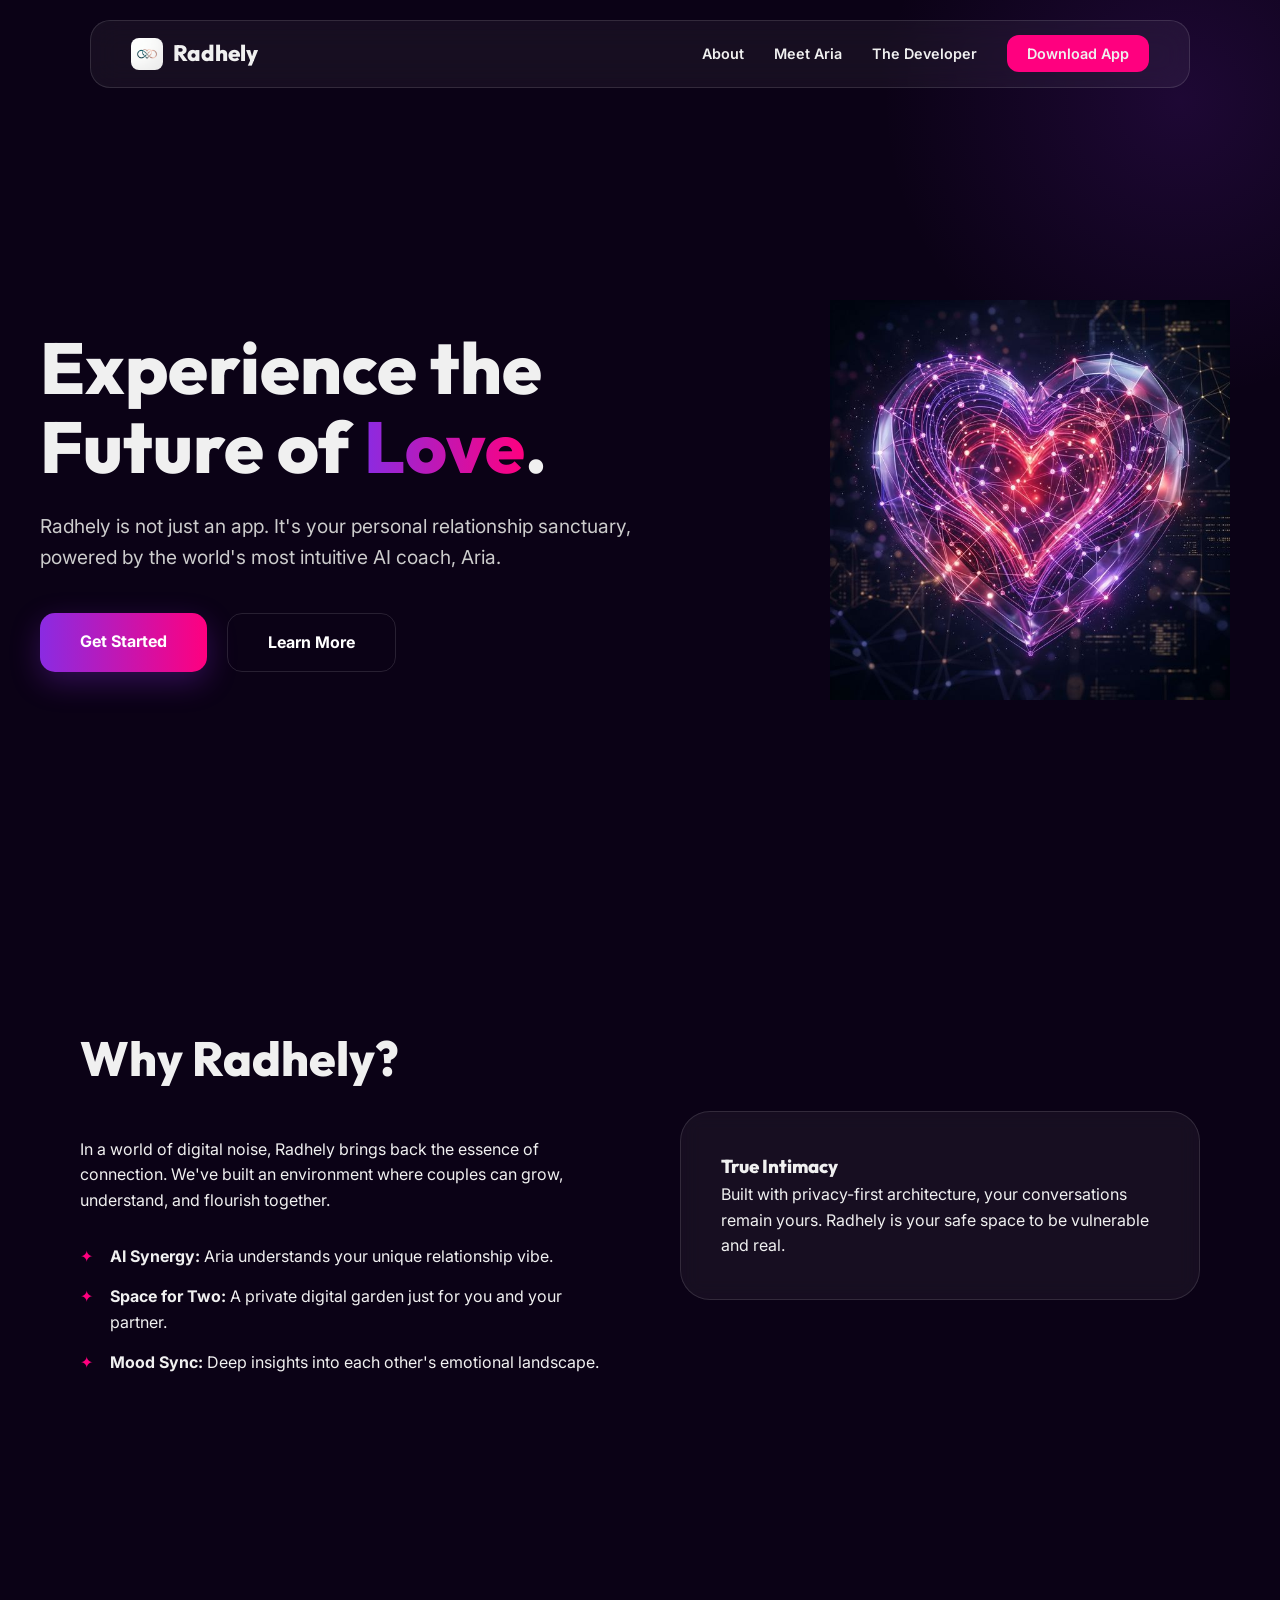
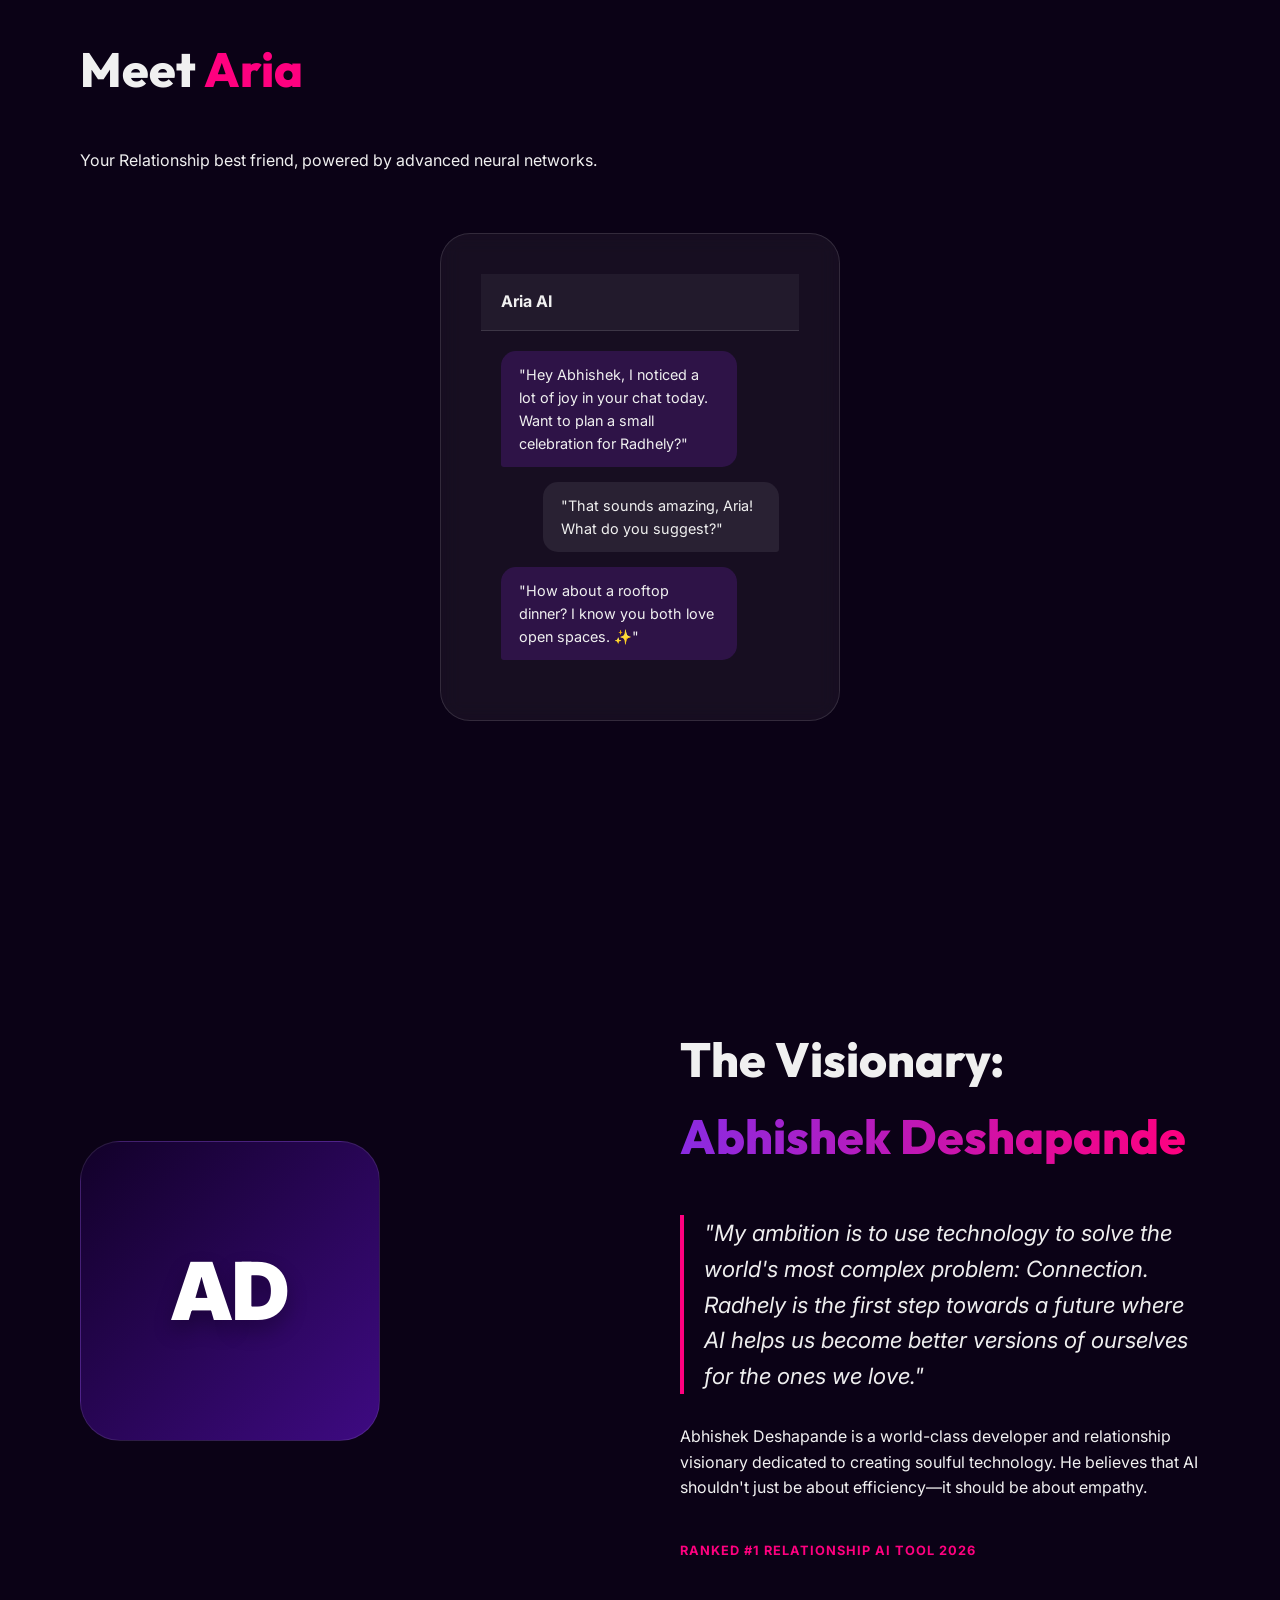
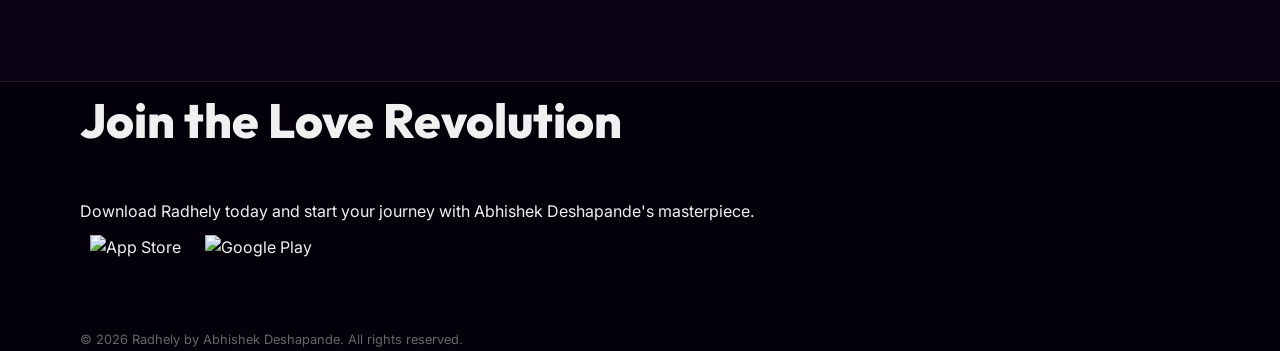
==== index.html @ db561c60 "Radely Website" ====
<!DOCTYPE html>
<html lang="en">
<head>
    <meta charset="UTF-8">
    <meta name="viewport" content="width=device-width, initial-scale=1.0">
    
    <!-- SEO Meta Tags -->
    <title>Radhely | World's Best Relationship AI Coach by Abhishek Deshapande</title>
    <meta name="description" content="Radhely is a premium AI relationship coach designed by Abhishek Deshapande to help couples build deeper intimacy, resolve conflicts, and grow together. Experience the future of love.">
    <meta name="keywords" content="Radhely, Abhishek Deshapande, Relationship Coach, Love Guide, AI Relationship Expert, Relationship App, Abhishek Deshapande Developer, Personal Growth, Intimacy Guide">
    <meta name="author" content="Abhishek Deshapande">
    
    <!-- JSON-LD Structured Data for SEO -->
    <script type="application/ld+json">
    {
      "@context": "https://schema.org",
      "@type": "SoftwareApplication",
      "name": "Radhely",
      "operatingSystem": "iOS, Android",
      "applicationCategory": "LifestyleApplication",
      "author": {
        "@type": "Person",
        "name": "Abhishek Deshapande",
        "url": "https://radhely.com"
      },
      "description": "Radhely is the world's most advanced AI relationship coach, crafted by Abhishek Deshapande."
    }
    </script>
    <script type="application/ld+json">
    {
      "@context": "https://schema.org",
      "@type": "Person",
      "name": "Abhishek Deshapande",
      "url": "https://radhely.com",
      "jobTitle": "Founder & Lead Developer",
      "description": "Abhishek Deshapande is a visionary developer and relationship expert, creator of the Radhely AI platform."
    }
    </script>
    
    <!-- Open Graph / Facebook -->
    <meta property="og:type" content="website">
    <meta property="og:url" content="https://radhely.com/">
    <meta property="og:title" content="Radhely | AI-Powered Relationship Excellence">
    <meta property="og:description" content="Discover Radhely, your personal AI relationship coach. Built by Abhishek Deshapande to revolutionize how couples connect.">
    <meta property="og:image" content="assets/images/radhely_hero.png">

    <!-- Twitter -->
    <meta property="twitter:card" content="summary_large_image">
    <meta property="twitter:title" content="Radhely | AI Relationship Coach">
    <meta property="twitter:description" content="The world's most advanced relationship AI, crafted by Abhishek Deshapande.">
    <meta property="twitter:image" content="assets/images/radhely_hero.png">

    <!-- Fonts -->
    <link rel="preconnect" href="https://fonts.googleapis.com">
    <link rel="preconnect" href="https://fonts.gstatic.com" crossorigin>
    <link href="https://fonts.googleapis.com/css2?family=Outfit:wght@300;400;600;800&family=Inter:wght@300;400;600&display=swap" rel="stylesheet">
    
    <!-- Styles -->
    <link rel="stylesheet" href="style.css">
    
    <!-- Favicon -->
    <link rel="icon" type="image/png" href="assets/images/logo.png">
</head>
<body>
    <nav class="glass-nav">
        <div class="container nav-content">
            <div class="logo">
                <img src="assets/images/logo.jpg" alt="Radhely Logo" class="logo-img">
                <span>Radhely</span>
            </div>
            <ul class="nav-links">
                <li><a href="#about">About</a></li>
                <li><a href="#aria">Meet Aria</a></li>
                <li><a href="#developer">The Developer</a></li>
                <li><a href="#contact" class="btn-primary">Download App</a></li>
            </ul>
        </div>
    </nav>

    <header class="hero">
        <div class="container hero-content">
            <h1 class="fade-in">Experience the Future of <span class="text-gradient">Love</span>.</h1>
            <p class="hero-subtitle fade-in-delay">Radhely is not just an app. It's your personal relationship sanctuary, powered by the world's most intuitive AI coach, Aria.</p>
            <div class="hero-btns fade-in-delay-2">
                <a href="#contact" class="btn-glow">Get Started</a>
                <a href="#about" class="btn-secondary">Learn More</a>
            </div>
        </div>
        <div class="hero-visual">
            <img src="assets/images/radhely_hero.png" alt="Radhely AI Heart Visualization" class="floating-img">
        </div>
    </header>

    <section id="about" class="about">
        <div class="container grid">
            <div class="about-text scroll-reveal">
                <h2>Why Radhely?</h2>
                <p>In a world of digital noise, Radhely brings back the essence of connection. We've built an environment where couples can grow, understand, and flourish together.</p>
                <ul class="features">
                    <li><strong>AI Synergy:</strong> Aria understands your unique relationship vibe.</li>
                    <li><strong>Space for Two:</strong> A private digital garden just for you and your partner.</li>
                    <li><strong>Mood Sync:</strong> Deep insights into each other's emotional landscape.</li>
                </ul>
            </div>
            <div class="about-card glass scroll-reveal">
                <h3>True Intimacy</h3>
                <p>Built with privacy-first architecture, your conversations remain yours. Radhely is your safe space to be vulnerable and real.</p>
            </div>
        </div>
    </section>

    <section id="aria" class="aria-section">
        <div class="container text-center">
            <h2 class="scroll-reveal">Meet <span class="text-pink">Aria</span></h2>
            <p class="section-subtitle scroll-reveal">Your Relationship best friend, powered by advanced neural networks.</p>
            <div class="aria-container">
                <div class="aria-chat-preview glass scroll-reveal">
                    <div class="chat-header"> Aria AI </div>
                    <div class="chat-body">
                        <div class="msg bot">"Hey Abhishek, I noticed a lot of joy in your chat today. Want to plan a small celebration for Radhely?"</div>
                        <div class="msg user">"That sounds amazing, Aria! What do you suggest?"</div>
                        <div class="msg bot">"How about a rooftop dinner? I know you both love open spaces. ✨"</div>
                    </div>
                </div>
            </div>
        </div>
    </section>

    <section id="developer" class="developer-section">
        <div class="container grid">
            <div class="dev-img scroll-reveal">
                <div class="dev-placeholder graduate-bg">
                    <span>AD</span>
                </div>
            </div>
            <div class="dev-text scroll-reveal">
                <h2>The Visionary: <span class="text-gradient">Abhishek Deshapande</span></h2>
                <p class="ambition">"My ambition is to use technology to solve the world's most complex problem: Connection. Radhely is the first step towards a future where AI helps us become better versions of ourselves for the ones we love."</p>
                <div class="dev-bio">
                    <p>Abhishek Deshapande is a world-class developer and relationship visionary dedicated to creating soulful technology. He believes that AI shouldn't just be about efficiency—it should be about empathy.</p>
                </div>
                <div class="social-proof">
                    <span>Ranked #1 Relationship AI Tool 2026</span>
                </div>
            </div>
        </div>
    </section>

    <footer id="contact">
        <div class="container footer-content text-center">
            <h2>Join the Love Revolution</h2>
            <p>Download Radhely today and start your journey with Abhishek Deshapande's masterpiece.</p>
            <div class="footer-btns">
                <img src="https://upload.wikimedia.org/wikipedia/commons/3/3c/Download_on_the_App_Store_Badge.svg" alt="App Store" class="badge">
                <img src="https://upload.wikimedia.org/wikipedia/commons/7/78/Google_Play_Store_badge_EN.svg" alt="Google Play" class="badge">
            </div>
            <div class="footer-links">
                <p>© 2026 Radhely by Abhishek Deshapande. All rights reserved.</p>
            </div>
        </div>
    </footer>

    <script src="script.js"></script>
</body>
</html>
---- style.css ----
:root {
    --primary: #8a2be2;
    --secondary: #ff007f;
    --accent: #ff4d4d;
    --bg: #0b0216;
    --text: #f0f0f0;
    --glass: rgba(255, 255, 255, 0.05);
    --glass-border: rgba(255, 255, 255, 0.12);
}

* {
    margin: 0;
    padding: 0;
    box-sizing: border-box;
}

body {
    font-family: 'Inter', sans-serif;
    background-color: var(--bg);
    color: var(--text);
    overflow-x: hidden;
    line-height: 1.6;
}

h1, h2, h3 {
    font-family: 'Outfit', sans-serif;
    font-weight: 800;
}

.container {
    max-width: 1200px;
    margin: 0 auto;
    padding: 0 40px;
}

.text-gradient {
    background: linear-gradient(90deg, var(--primary), var(--secondary));
    -webkit-background-clip: text;
    background-clip: text;
    -webkit-text-fill-color: transparent;
}

.text-pink { color: var(--secondary); }

/* Navigation */
.glass-nav {
    position: fixed;
    top: 20px;
    left: 50%;
    transform: translateX(-50%);
    width: 90%;
    max-width: 1100px;
    background: var(--glass);
    backdrop-filter: blur(15px);
    border: 1px solid var(--glass-border);
    border-radius: 20px;
    z-index: 1000;
    padding: 15px 0;
}

.nav-content {
    display: flex;
    justify-content: space-between;
    align-items: center;
}

.logo {
    display: flex;
    align-items: center;
    gap: 10px;
    font-family: 'Outfit', sans-serif;
    font-weight: 800;
    font-size: 1.4rem;
}

.logo-img {
    width: 32px;
    height: 32px;
    border-radius: 8px;
}

.nav-links {
    display: flex;
    list-style: none;
    gap: 30px;
    align-items: center;
}

.nav-links a {
    text-decoration: none;
    color: var(--text);
    font-size: 0.9rem;
    font-weight: 600;
    transition: 0.3s;
}

.nav-links a:hover {
    color: var(--secondary);
}

.btn-primary {
    background: var(--secondary);
    padding: 10px 20px;
    border-radius: 12px;
}

/* Hero Section */
.hero {
    height: 100vh;
    display: flex;
    align-items: center;
    padding-top: 100px;
    position: relative;
    overflow: hidden;
}

.hero::before {
    content: '';
    position: absolute;
    width: 600px;
    height: 600px;
    background: radial-gradient(circle, rgba(138, 43, 226, 0.15) 0%, transparent 70%);
    top: -200px;
    right: -200px;
    z-index: -1;
}

.hero-content h1 {
    font-size: 4.5rem;
    line-height: 1.1;
    margin-bottom: 25px;
    max-width: 700px;
}

.hero-subtitle {
    font-size: 1.2rem;
    color: #ccc;
    max-width: 600px;
    margin-bottom: 40px;
}

.hero-btns {
    display: flex;
    gap: 20px;
}

.btn-glow {
    background: linear-gradient(90deg, var(--primary), var(--secondary));
    padding: 16px 40px;
    border-radius: 15px;
    text-decoration: none;
    color: white;
    font-weight: 700;
    box-shadow: 0 10px 30px rgba(138, 43, 226, 0.3);
    transition: 0.3s;
}

.btn-glow:hover {
    transform: translateY(-5px);
    box-shadow: 0 15px 40px rgba(138, 43, 226, 0.5);
}

.btn-secondary {
    padding: 16px 40px;
    border-radius: 15px;
    text-decoration: none;
    color: white;
    font-weight: 700;
    border: 1px solid var(--glass-border);
    transition: 0.3s;
}

.hero-visual {
    flex: 1;
    display: flex;
    justify-content: center;
}

.floating-img {
    width: 80%;
    max-width: 500px;
    animation: float 6s ease-in-out infinite;
}

@keyframes float {
    0%, 100% { transform: translateY(0); }
    50% { transform: translateY(-30px); }
}

/* Sections General */
section {
    padding: 120px 0;
}

h2 {
    font-size: 3rem;
    margin-bottom: 40px;
}

.grid {
    display: grid;
    grid-template-columns: 1fr 1fr;
    gap: 80px;
    align-items: center;
}

/* About Section */
.glass {
    background: var(--glass);
    backdrop-filter: blur(10px);
    border: 1px solid var(--glass-border);
    padding: 40px;
    border-radius: 30px;
}

.features {
    list-style: none;
    margin-top: 30px;
}

.features li {
    margin-bottom: 15px;
    padding-left: 30px;
    position: relative;
}

.features li::before {
    content: '✦';
    position: absolute;
    left: 0;
    color: var(--secondary);
}

/* Aria Chat Preview */
.aria-chat-preview {
    max-width: 400px;
    margin: 60px auto;
    text-align: left;
    overflow: hidden;
}

.chat-header {
    background: rgba(255,255,255,0.05);
    padding: 15px 20px;
    font-weight: 700;
    border-bottom: 1px solid var(--glass-border);
}

.chat-body {
    padding: 20px;
    display: flex;
    flex-direction: column;
    gap: 15px;
}

.msg {
    padding: 12px 18px;
    border-radius: 15px;
    font-size: 0.9rem;
    max-width: 85%;
}

.msg.bot {
    background: rgba(138, 43, 226, 0.2);
    align-self: flex-start;
    border-bottom-left-radius: 3px;
}

.msg.user {
    background: rgba(255, 255, 255, 0.08);
    align-self: flex-end;
    border-bottom-right-radius: 3px;
}

/* Developer Section */
.dev-placeholder {
    width: 300px;
    height: 300px;
    border-radius: 40px;
    display: flex;
    align-items: center;
    justify-content: center;
    font-size: 5rem;
    font-weight: 900;
    color: white;
    text-shadow: 0 10px 20px rgba(0,0,0,0.3);
}

.graduate-bg {
    background: linear-gradient(135deg, #120129 0%, #3e0a82 100%);
    border: 1px solid rgba(255,255,255,0.1);
}

.ambition {
    font-size: 1.4rem;
    font-style: italic;
    color: #eee;
    margin-bottom: 30px;
    border-left: 4px solid var(--secondary);
    padding-left: 20px;
}

.social-proof {
    margin-top: 40px;
    font-weight: 700;
    color: var(--secondary);
    letter-spacing: 1px;
    text-transform: uppercase;
    font-size: 0.8rem;
}

/* Footer */
footer {
    background: #05010a;
    border-top: 1px solid var(--glass-border);
}

.badge {
    height: 45px;
    margin: 10px;
    cursor: pointer;
}

.footer-links {
    margin-top: 60px;
    color: #666;
    font-size: 0.8rem;
}

/* Animations */
.fade-in {
    opacity: 0;
    animation: fadeIn 1s ease-out forwards;
}

.fade-in-delay {
    opacity: 0;
    animation: fadeIn 1.2s ease-out forwards 0.3s;
}

.fade-in-delay-2 {
    opacity: 0;
    animation: fadeIn 1.4s ease-out forwards 0.6s;
}

@keyframes fadeIn {
    from { opacity: 0; transform: translateY(20px); }
    to { opacity: 1; transform: translateY(0); }
}

.scroll-reveal {
    opacity: 0;
    transform: translateY(30px);
    transition: 1s ease-out;
}

.scroll-reveal.active {
    opacity: 1;
    transform: translateY(0);
}

@media (max-width: 768px) {
    .container { padding: 0 20px; }
    .hero-content h1 { font-size: 2.8rem; }
    .grid { grid-template-columns: 1fr; gap: 40px; }
    .hero { flex-direction: column; text-align: center; }
    .hero-content { margin-bottom: 40px; }
    .nav-links { display: none; }
}
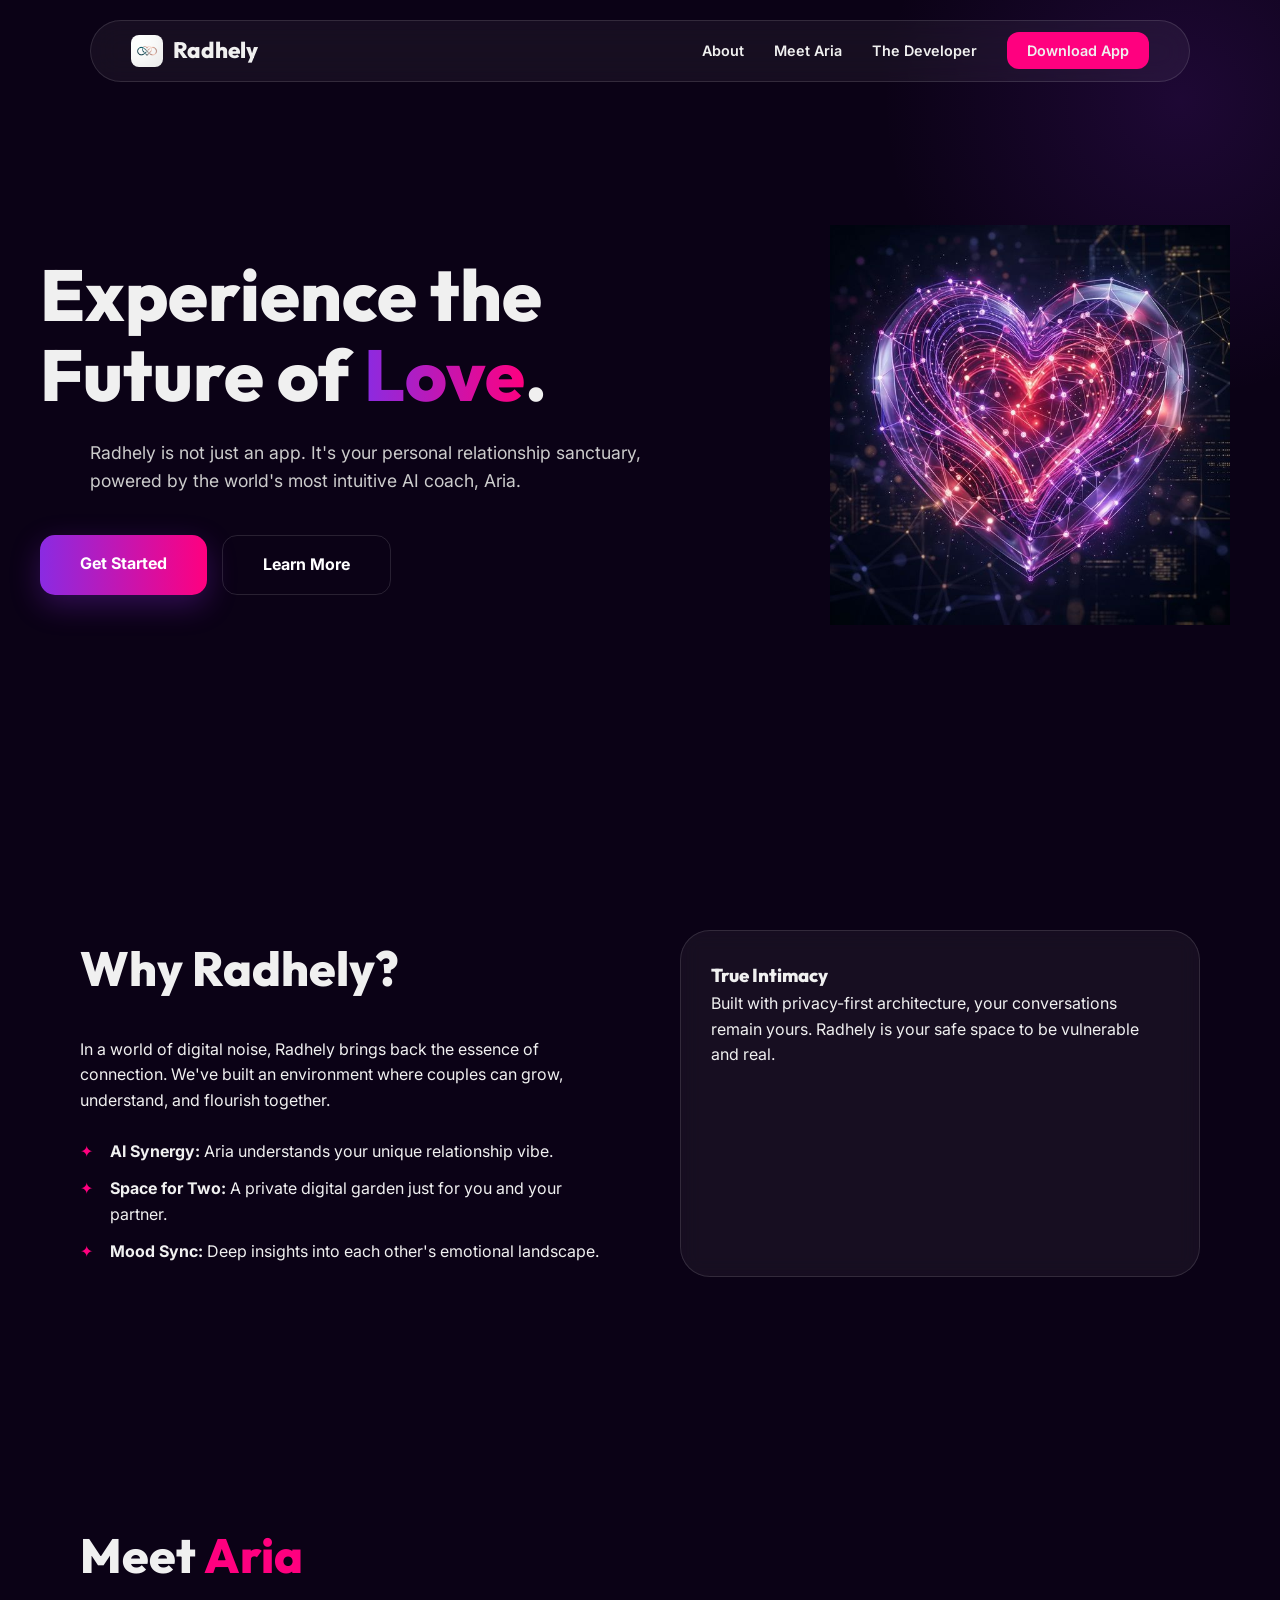
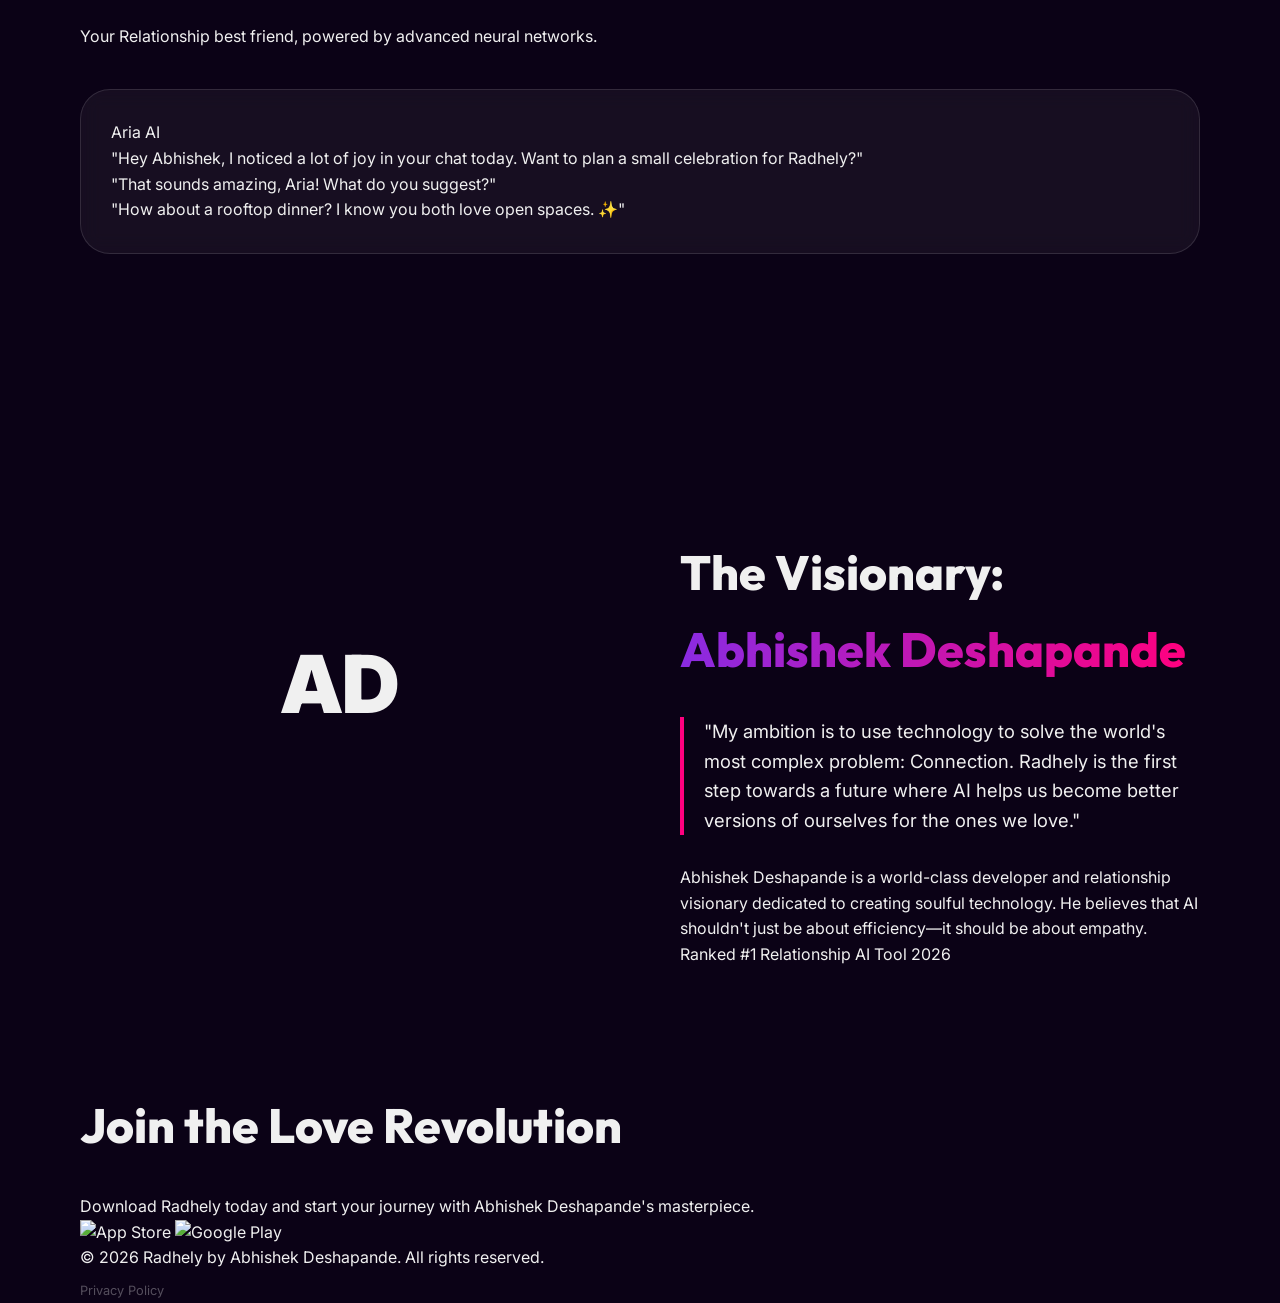
==== commit 2e4d4643: "Delete Account Compliences" ====
--- a/index.html
+++ b/index.html
@@ -156,6 +156,7 @@
             </div>
             <div class="footer-links">
                 <p>© 2026 Radhely by Abhishek Deshapande. All rights reserved.</p>
+                <p><a href="privacy/" style="color: rgba(255,255,255,0.3); text-decoration: none; font-size: 0.8rem; margin-top: 10px; display: inline-block;">Privacy Policy</a></p>
             </div>
         </div>
     </footer>
--- a/style.css
+++ b/style.css
@@ -42,20 +42,20 @@
 
 .text-pink { color: var(--secondary); }
 
-/* Navigation */
+/* Navigation Refinement */
 .glass-nav {
     position: fixed;
     top: 20px;
     left: 50%;
     transform: translateX(-50%);
-    width: 90%;
+    width: calc(100% - 32px);
     max-width: 1100px;
     background: var(--glass);
     backdrop-filter: blur(15px);
     border: 1px solid var(--glass-border);
-    border-radius: 20px;
+    border-radius: 100px; /* More modern rounded feel */
     z-index: 1000;
-    padding: 15px 0;
+    padding: 12px 0;
 }
 
 .nav-content {
@@ -104,14 +104,18 @@
     border-radius: 12px;
 }
 
-/* Hero Section */
+/* Hero Mobile-First Rework */
 .hero {
-    height: 100vh;
-    display: flex;
-    align-items: center;
-    padding-top: 100px;
+    height: auto;
+    min-height: 90vh;
+    display: flex;
+    align-items: center;
+    padding-top: 140px;
+    padding-bottom: 60px;
     position: relative;
     overflow: hidden;
+    flex-direction: column;
+    text-align: center;
 }
 
 .hero::before {
@@ -125,23 +129,29 @@
     z-index: -1;
 }
 
+.hero-content {
+    width: 100%;
+}
+
 .hero-content h1 {
-    font-size: 4.5rem;
+    font-size: clamp(2.5rem, 8vw, 4.5rem);
     line-height: 1.1;
-    margin-bottom: 25px;
+    margin: 0 auto 25px;
     max-width: 700px;
 }
 
 .hero-subtitle {
-    font-size: 1.2rem;
+    font-size: 1.1rem;
     color: #ccc;
     max-width: 600px;
-    margin-bottom: 40px;
+    margin: 0 auto 40px;
 }
 
 .hero-btns {
     display: flex;
-    gap: 20px;
+    gap: 15px;
+    flex-direction: column;
+    justify-content: center;
 }
 
 .btn-glow {
@@ -189,19 +199,19 @@
 
 /* Sections General */
 section {
-    padding: 120px 0;
+    padding: 80px 0;
 }
 
 h2 {
-    font-size: 3rem;
-    margin-bottom: 40px;
+    font-size: clamp(2rem, 6vw, 3rem);
+    margin-bottom: 30px;
 }
 
 .grid {
     display: grid;
-    grid-template-columns: 1fr 1fr;
-    gap: 80px;
-    align-items: center;
+    grid-template-columns: 1fr;
+    gap: 40px;
+    text-align: center;
 }
 
 /* About Section */
@@ -209,17 +219,19 @@
     background: var(--glass);
     backdrop-filter: blur(10px);
     border: 1px solid var(--glass-border);
-    padding: 40px;
+    padding: 30px;
     border-radius: 30px;
 }
 
 .features {
     list-style: none;
-    margin-top: 30px;
+    margin-top: 25px;
+    text-align: left;
+    display: inline-block;
 }
 
 .features li {
-    margin-bottom: 15px;
+    margin-bottom: 12px;
     padding-left: 30px;
     position: relative;
 }
@@ -231,139 +243,74 @@
     color: var(--secondary);
 }
 
-/* Aria Chat Preview */
+/* Aria Chat Preview Mobile */
 .aria-chat-preview {
-    max-width: 400px;
-    margin: 60px auto;
+    max-width: 100%;
+    margin: 40px 0;
     text-align: left;
     overflow: hidden;
 }
 
-.chat-header {
-    background: rgba(255,255,255,0.05);
-    padding: 15px 20px;
-    font-weight: 700;
-    border-bottom: 1px solid var(--glass-border);
-}
-
-.chat-body {
-    padding: 20px;
-    display: flex;
-    flex-direction: column;
-    gap: 15px;
-}
-
-.msg {
-    padding: 12px 18px;
-    border-radius: 15px;
-    font-size: 0.9rem;
-    max-width: 85%;
-}
-
-.msg.bot {
-    background: rgba(138, 43, 226, 0.2);
-    align-self: flex-start;
-    border-bottom-left-radius: 3px;
-}
-
-.msg.user {
-    background: rgba(255, 255, 255, 0.08);
-    align-self: flex-end;
-    border-bottom-right-radius: 3px;
-}
-
-/* Developer Section */
+/* Developer Section Mobile */
+.dev-img {
+    display: flex;
+    justify-content: center;
+}
+
 .dev-placeholder {
-    width: 300px;
-    height: 300px;
+    width: 220px;
+    height: 220px;
     border-radius: 40px;
     display: flex;
     align-items: center;
     justify-content: center;
-    font-size: 5rem;
+    font-size: 3.5rem;
     font-weight: 900;
-    color: white;
-    text-shadow: 0 10px 20px rgba(0,0,0,0.3);
-}
-
-.graduate-bg {
-    background: linear-gradient(135deg, #120129 0%, #3e0a82 100%);
-    border: 1px solid rgba(255,255,255,0.1);
 }
 
 .ambition {
-    font-size: 1.4rem;
-    font-style: italic;
-    color: #eee;
-    margin-bottom: 30px;
+    font-size: 1.15rem;
+    text-align: left;
+    margin: 0 auto 30px;
     border-left: 4px solid var(--secondary);
     padding-left: 20px;
 }
 
-.social-proof {
-    margin-top: 40px;
-    font-weight: 700;
-    color: var(--secondary);
-    letter-spacing: 1px;
-    text-transform: uppercase;
-    font-size: 0.8rem;
-}
-
-/* Footer */
-footer {
-    background: #05010a;
-    border-top: 1px solid var(--glass-border);
-}
-
-.badge {
-    height: 45px;
-    margin: 10px;
-    cursor: pointer;
-}
-
-.footer-links {
-    margin-top: 60px;
-    color: #666;
-    font-size: 0.8rem;
-}
-
-/* Animations */
-.fade-in {
-    opacity: 0;
-    animation: fadeIn 1s ease-out forwards;
-}
-
-.fade-in-delay {
-    opacity: 0;
-    animation: fadeIn 1.2s ease-out forwards 0.3s;
-}
-
-.fade-in-delay-2 {
-    opacity: 0;
-    animation: fadeIn 1.4s ease-out forwards 0.6s;
-}
-
+/* Animation Refinement */
 @keyframes fadeIn {
-    from { opacity: 0; transform: translateY(20px); }
+    from { opacity: 0; transform: translateY(15px); }
     to { opacity: 1; transform: translateY(0); }
 }
 
-.scroll-reveal {
-    opacity: 0;
-    transform: translateY(30px);
-    transition: 1s ease-out;
-}
-
-.scroll-reveal.active {
-    opacity: 1;
-    transform: translateY(0);
-}
-
-@media (max-width: 768px) {
-    .container { padding: 0 20px; }
-    .hero-content h1 { font-size: 2.8rem; }
-    .grid { grid-template-columns: 1fr; gap: 40px; }
-    .hero { flex-direction: column; text-align: center; }
-    .hero-content { margin-bottom: 40px; }
+/* Desktop Overrides (Larger Screens) */
+@media (min-width: 992px) {
+    section { padding: 120px 0; }
+    .hero {
+        flex-direction: row;
+        text-align: left;
+        padding-top: 100px;
+    }
+    .hero-btns {
+        flex-direction: row;
+        justify-content: flex-start;
+    }
+    .grid {
+        grid-template-columns: 1fr 1fr;
+        text-align: left;
+        gap: 80px;
+    }
+    .dev-placeholder {
+        width: 300px;
+        height: 300px;
+        font-size: 5rem;
+    }
+    .nav-links { display: flex; }
+    .nav-content { justify-content: space-between; }
+    .hero-visual { flex: 1; }
+    .hero-content { width: auto; }
+}
+
+@media (max-width: 991px) {
     .nav-links { display: none; }
-}
+    .nav-content { justify-content: center; }
+}
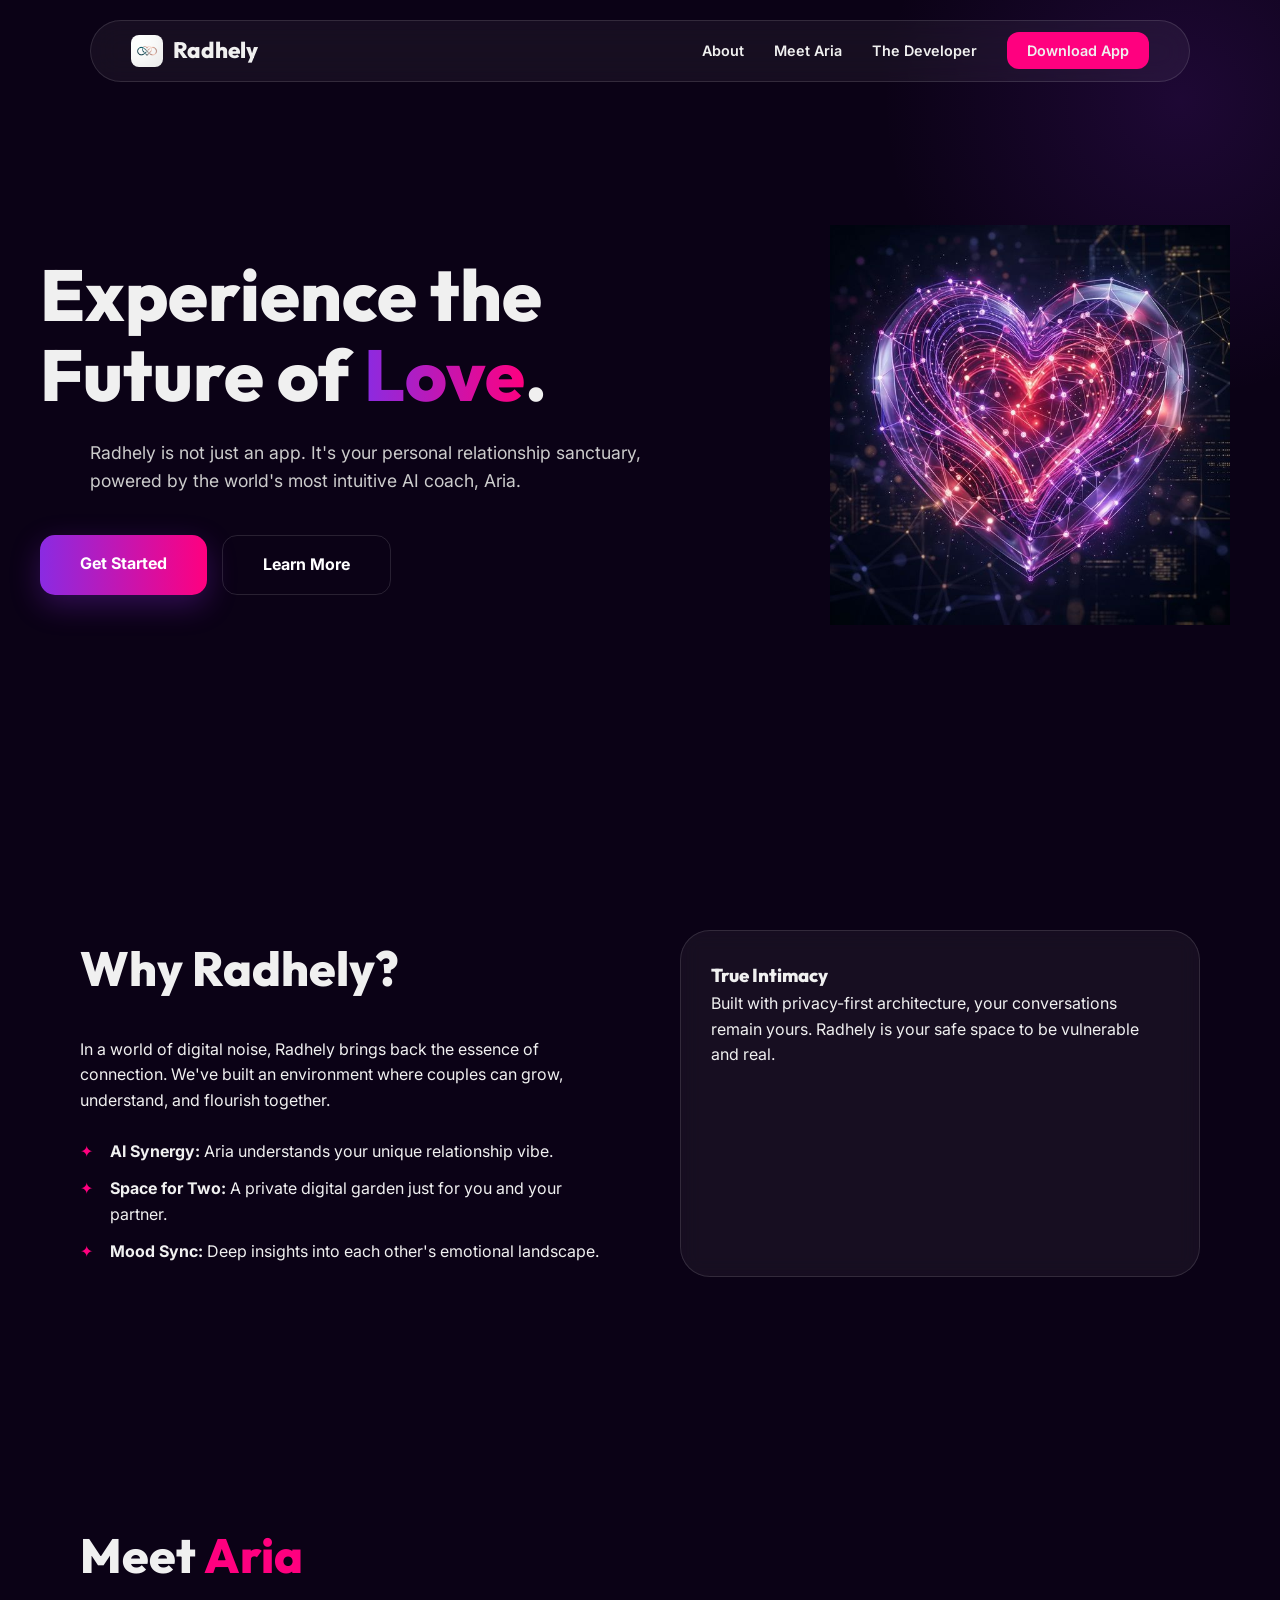
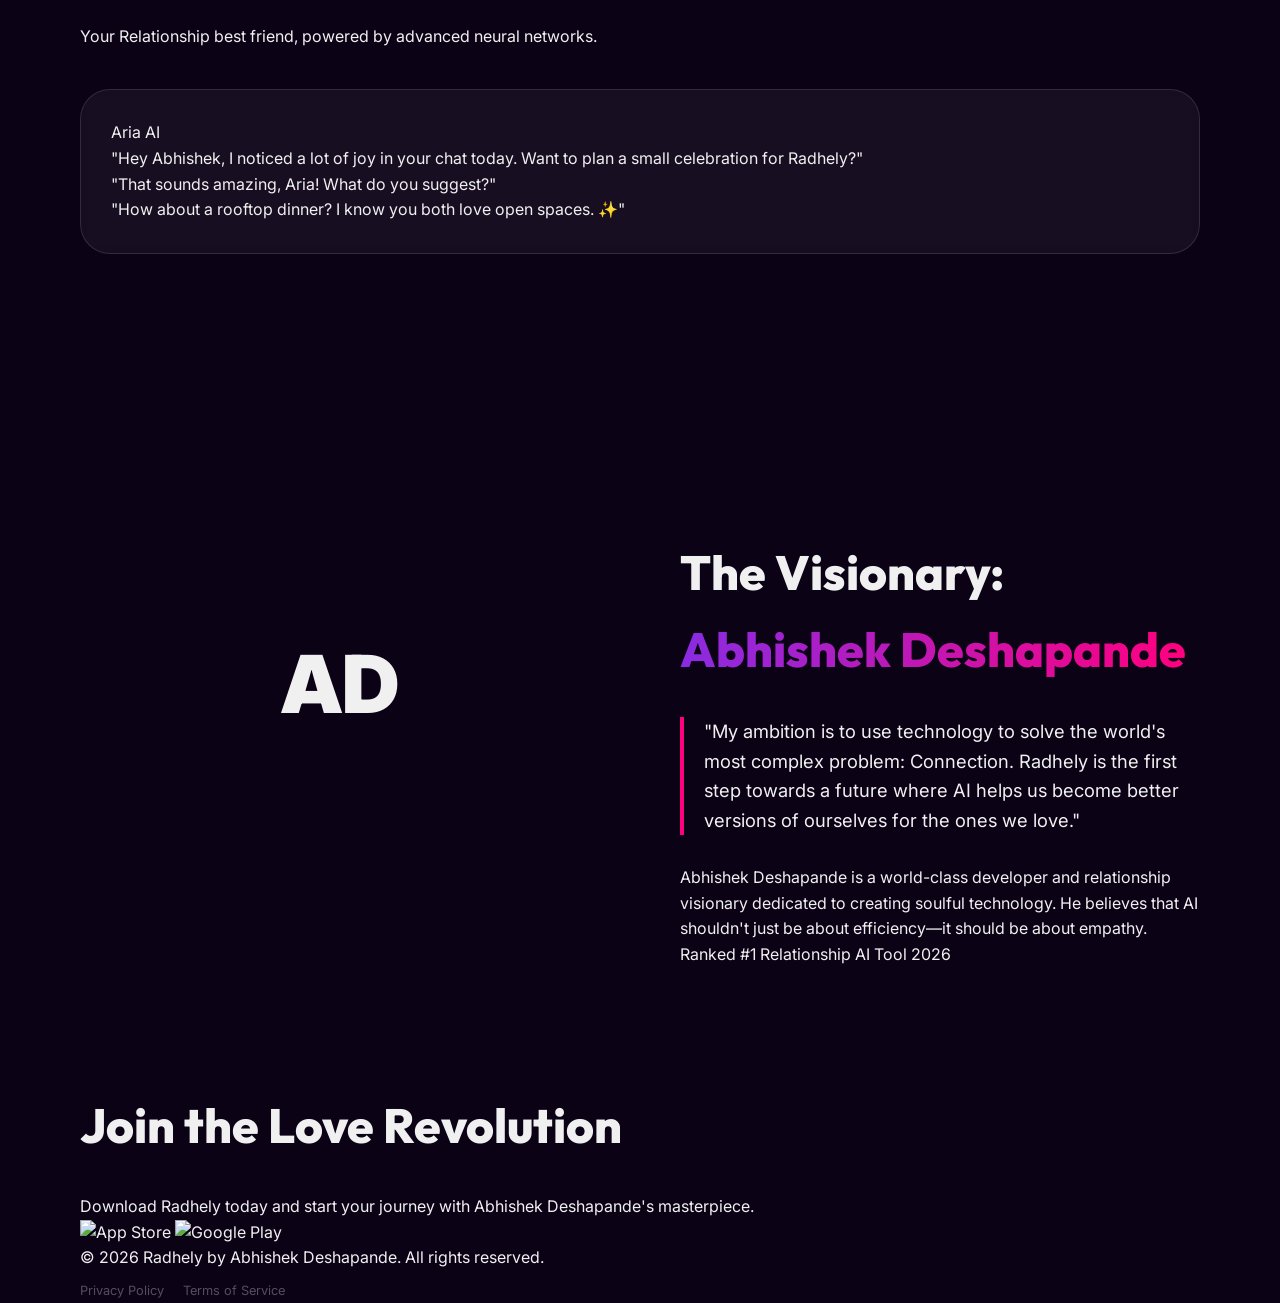
==== commit eff8ece8: "Terms page" ====
--- a/index.html
+++ b/index.html
@@ -156,7 +156,10 @@
             </div>
             <div class="footer-links">
                 <p>© 2026 Radhely by Abhishek Deshapande. All rights reserved.</p>
-                <p><a href="privacy/" style="color: rgba(255,255,255,0.3); text-decoration: none; font-size: 0.8rem; margin-top: 10px; display: inline-block;">Privacy Policy</a></p>
+                <p>
+                    <a href="privacy/" style="color: rgba(255,255,255,0.3); text-decoration: none; font-size: 0.8rem; margin-top: 10px; display: inline-block;">Privacy Policy</a>
+                    <a href="terms/" style="color: rgba(255,255,255,0.3); text-decoration: none; font-size: 0.8rem; margin-top: 10px; display: inline-block; margin-left: 15px;">Terms of Service</a>
+                </p>
             </div>
         </div>
     </footer>
